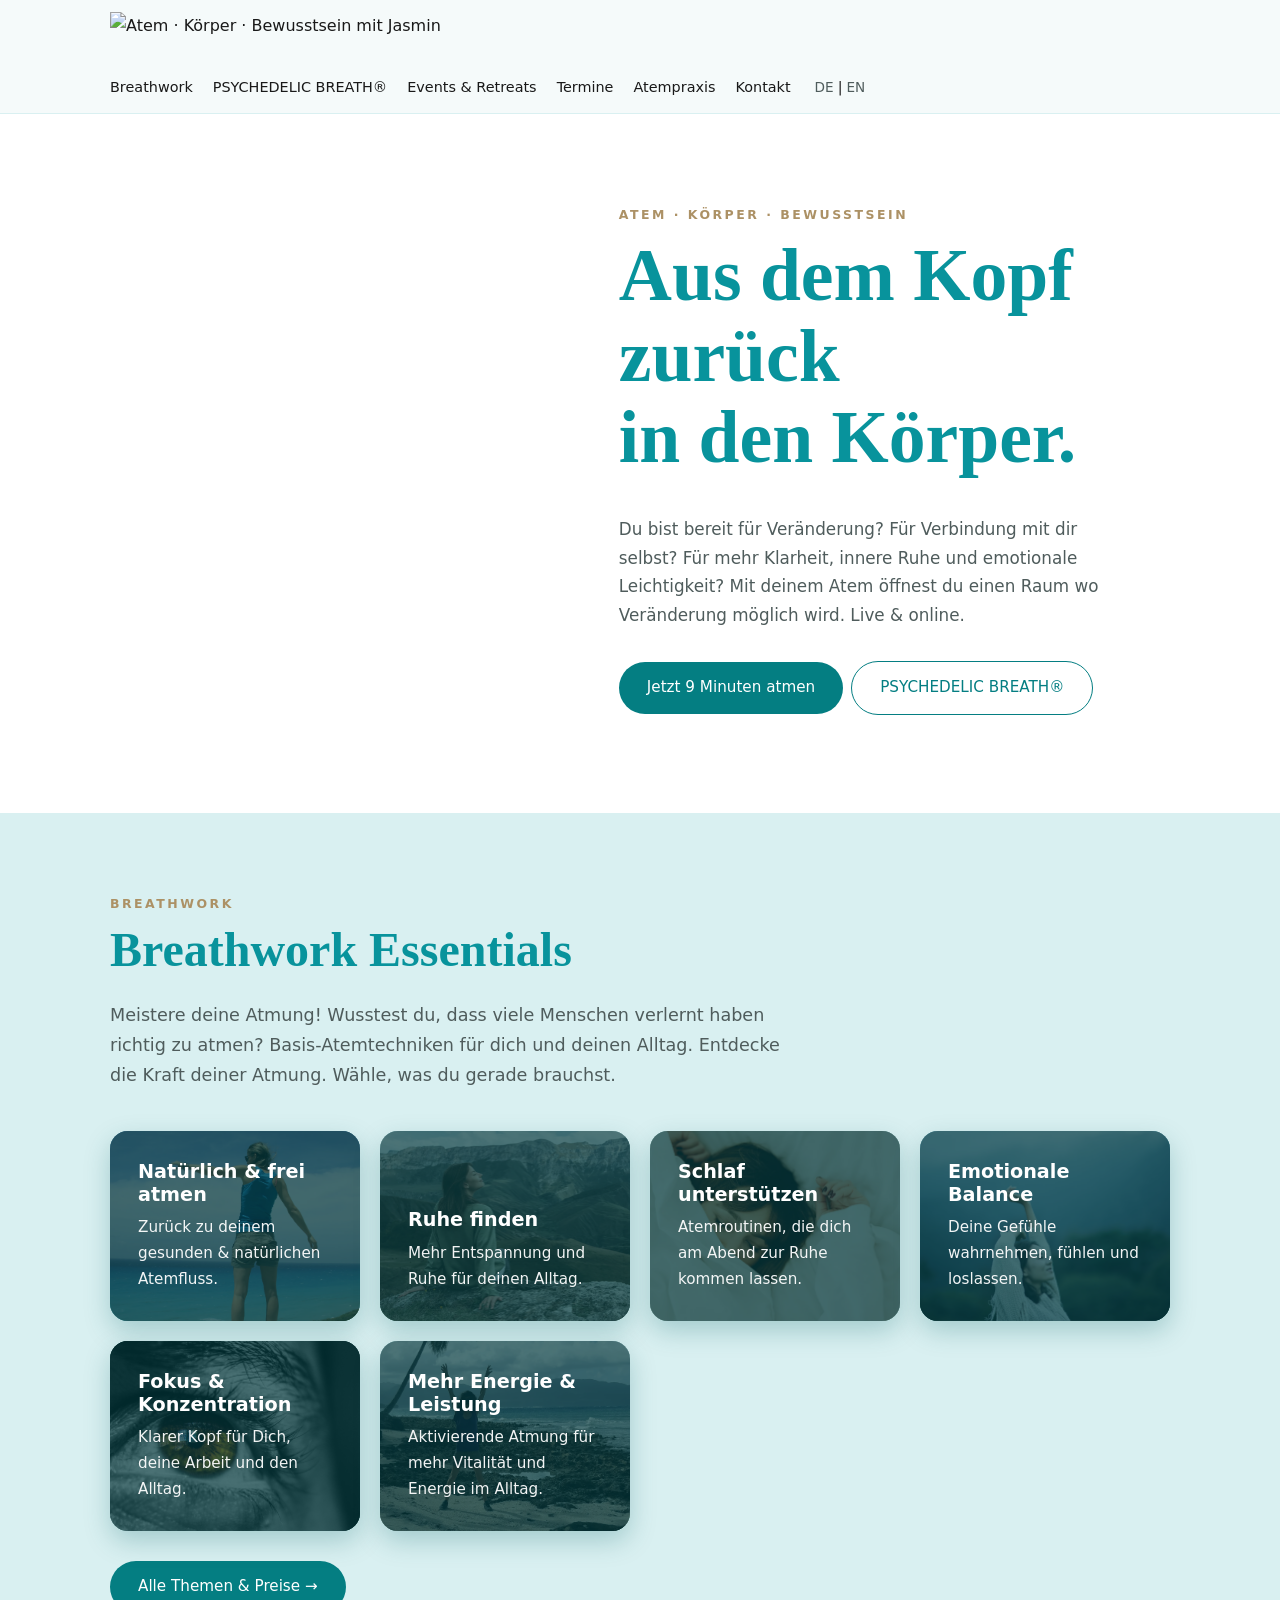
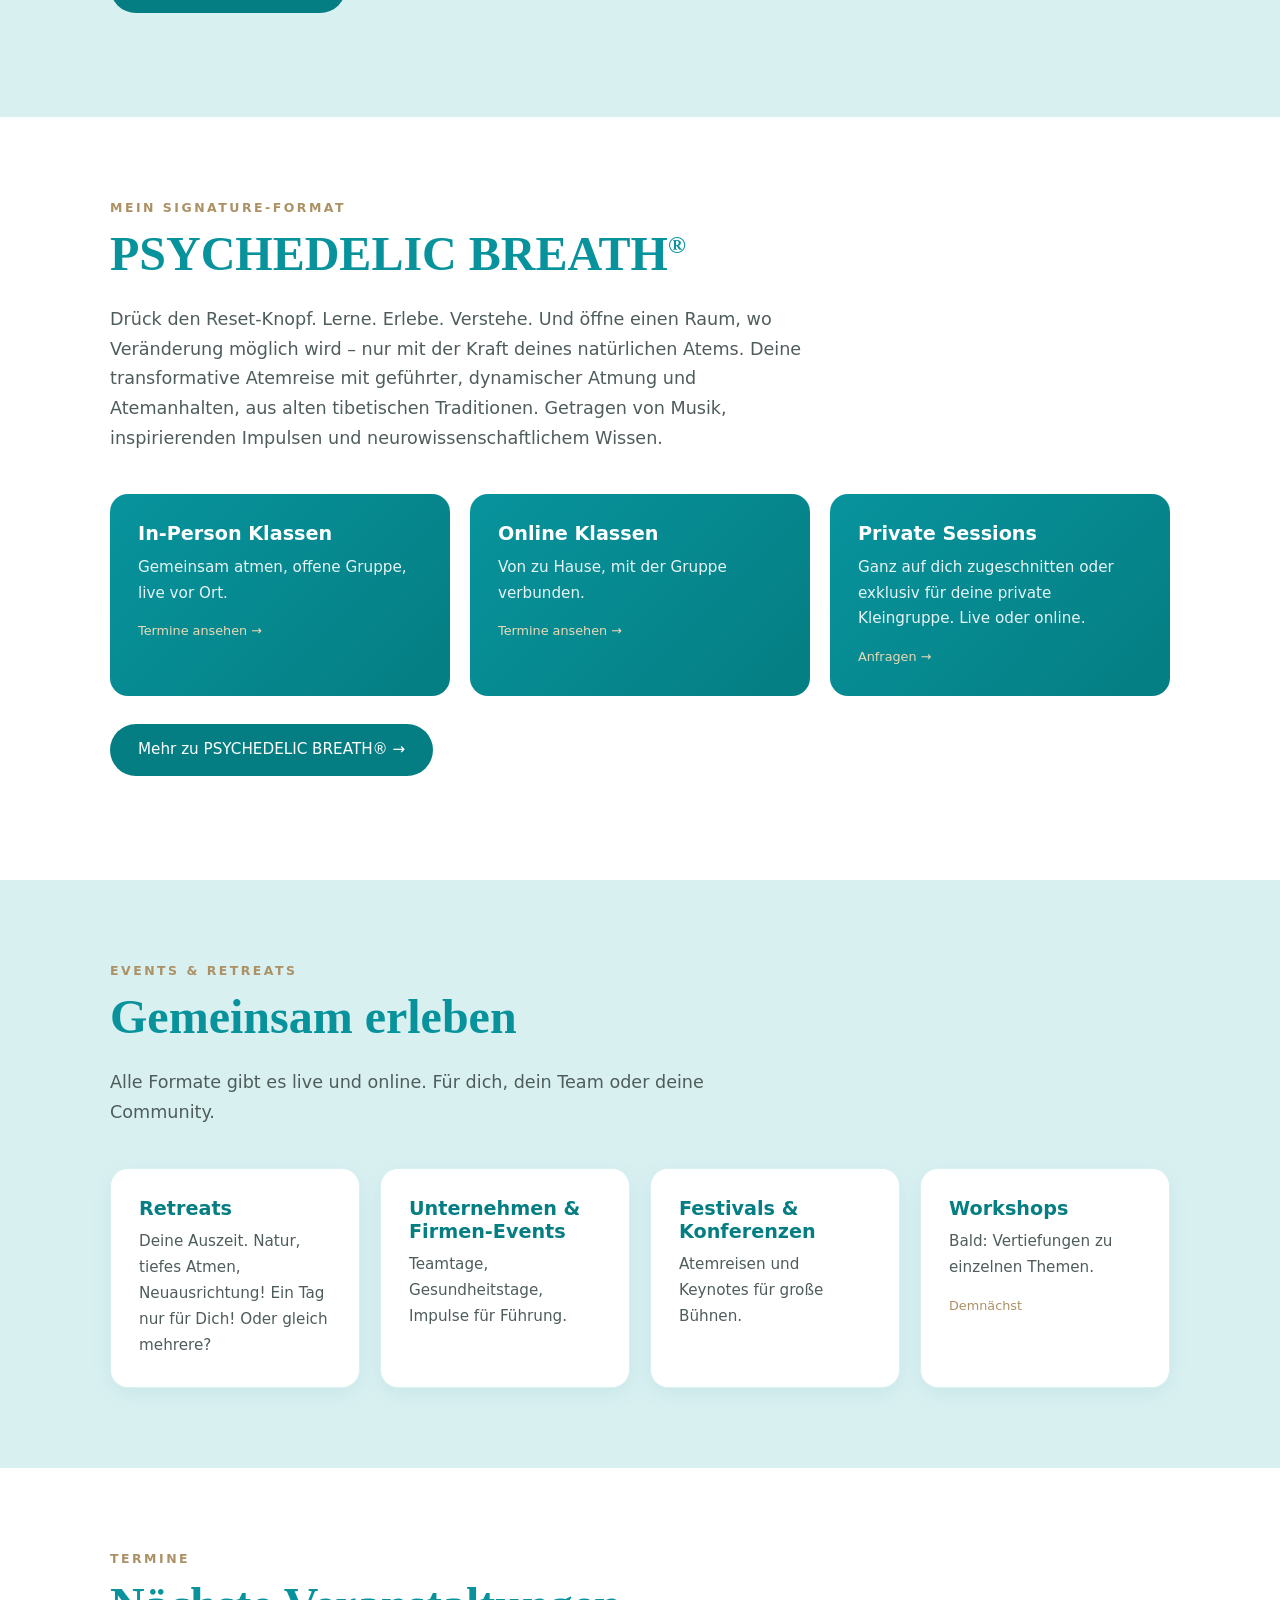
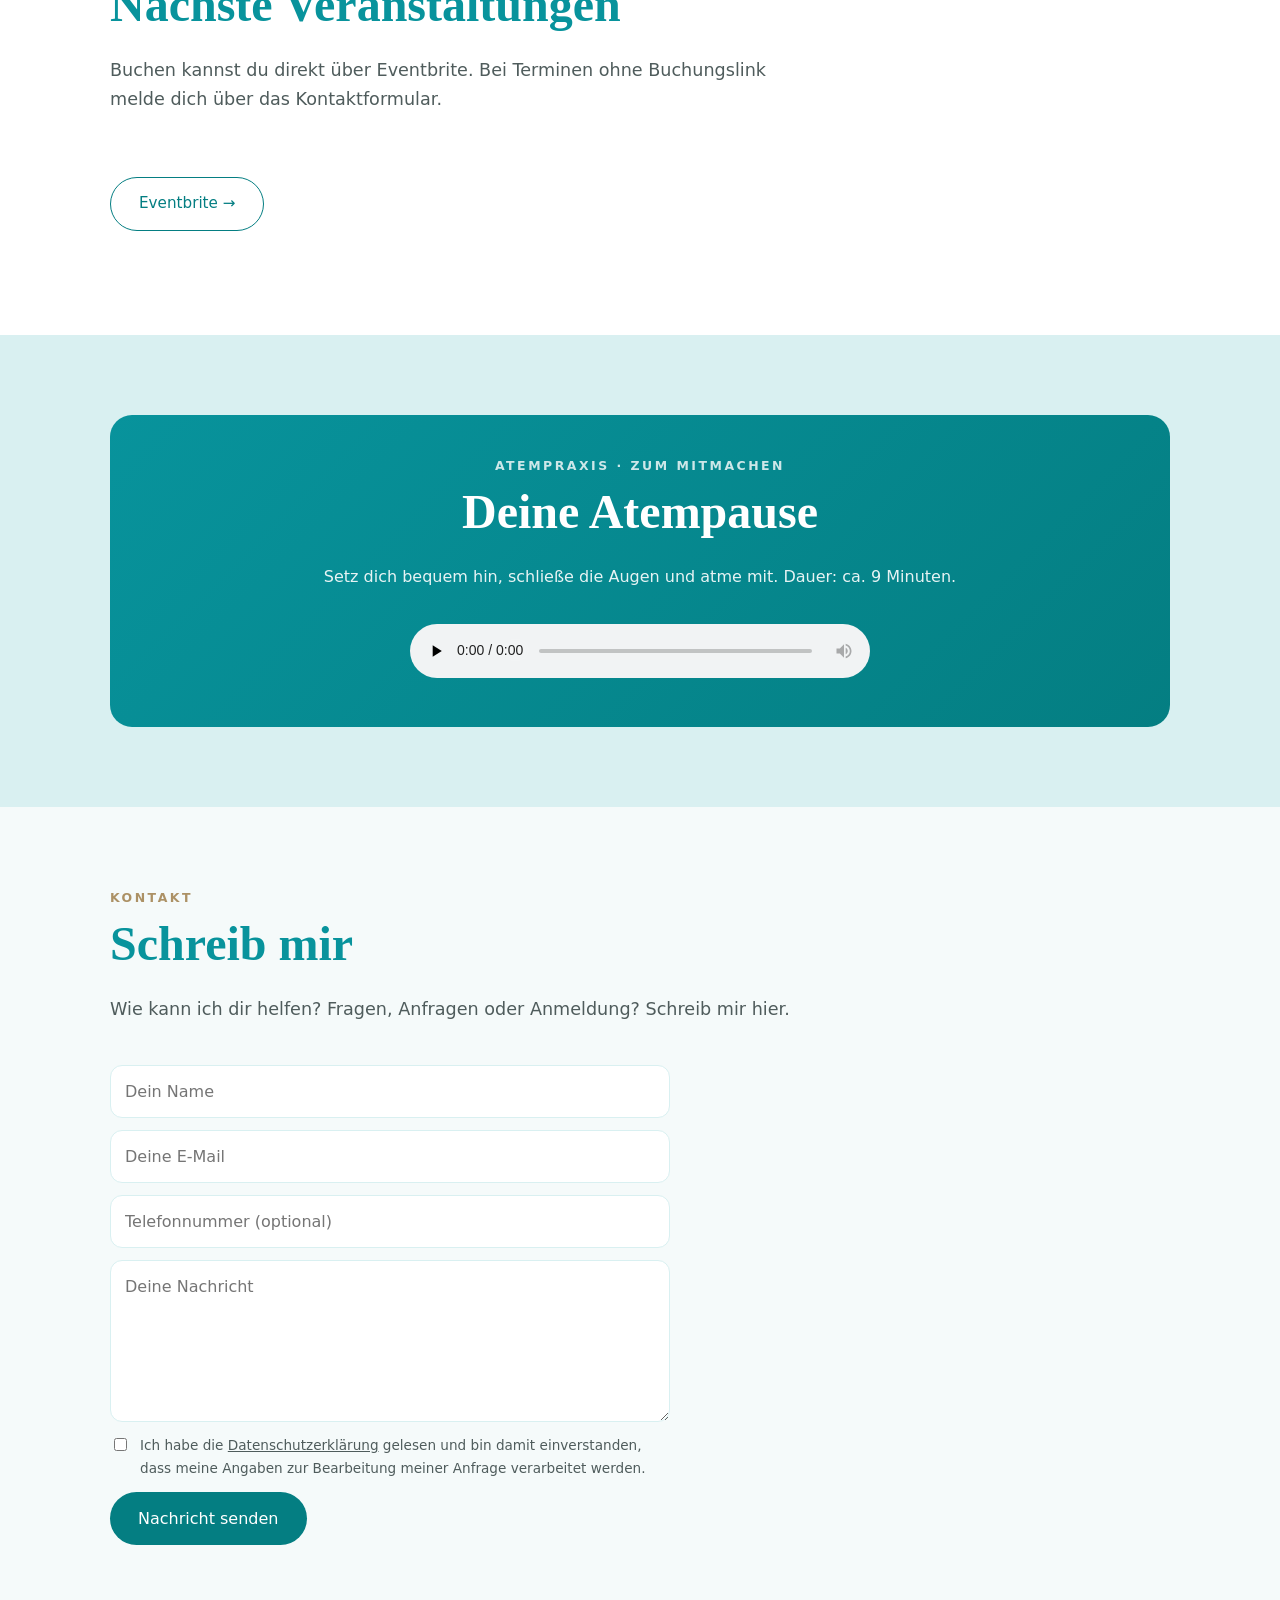
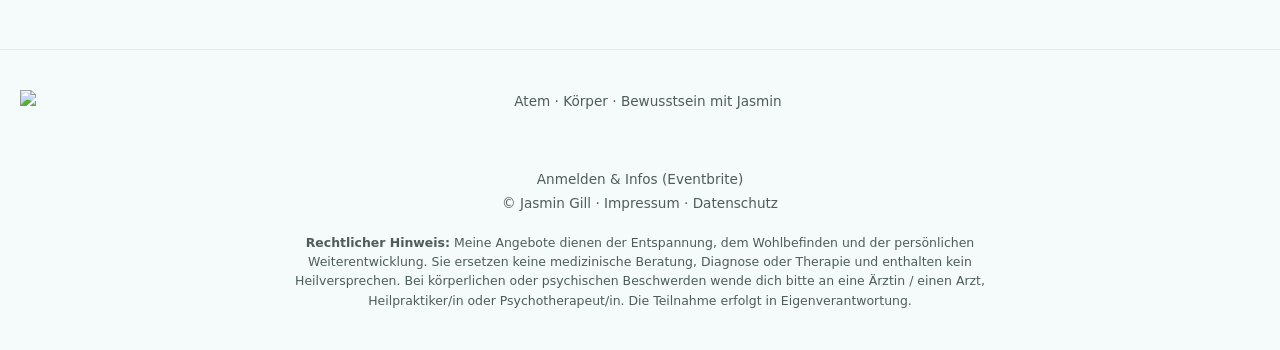
==== index.html @ ef228e29 "Add files via upload" ====
<!DOCTYPE html>
<html lang="de">
<head>
<meta charset="utf-8">
<meta name="viewport" content="width=device-width, initial-scale=1, viewport-fit=cover">
<meta name="theme-color" content="#F5FAFA" media="(prefers-color-scheme: light)">
<meta name="theme-color" content="#035f63" media="(prefers-color-scheme: dark)">
<title>Jasmin Gill · Breathwork & PSYCHEDELIC BREATH®</title>
<link rel="stylesheet" href="style.css">
</head>
<body>
<header><nav>
  <a href="#top"><img class="logo-img" src="images/logo.svg" alt="Atem · Körper · Bewusstsein mit Jasmin"></a>
  <ul>
    <li><a href="breathwork-essentials.html" data-i="n1">Breathwork</a></li>
    <li><a href="psychedelic-breath.html">PSYCHEDELIC BREATH®</a></li>
    <li><a href="#events" data-i="n3">Events & Retreats</a></li>
    <li><a href="#termine" data-i="n6">Termine</a></li>
    <li><a href="#atempraxis" data-i="n4">Atempraxis</a></li>
    <li><a href="#kontakt" data-i="n5">Kontakt</a></li>
    <li class="langs"><button data-l="de">DE</button>|<button data-l="en">EN</button></li>
  </ul>
</nav></header>

<div class="herowrap" id="top"><div class="hero"><div>
  <div class="eyebrow" data-i="h0">Atem · Körper · Bewusstsein</div>
  <h1 data-i="h1">Aus dem Kopf zurück<br>in den Körper.</h1>
  <p data-i="h2">Du bist bereit für Veränderung? Für Verbindung mit dir selbst? Für mehr Klarheit, innere Ruhe und emotionale Leichtigkeit? Mit deinem Atem öffnest du einen Raum wo Veränderung möglich wird. Live &amp; online.</p>
  <a class="btn" href="#atempraxis" data-i="h3">Jetzt 9 Minuten atmen</a><a class="btn alt" href="#pb">PSYCHEDELIC BREATH®</a>
</div></div></div>

<div class="band" id="breathwork"><section>
  <div class="eyebrow">Breathwork</div>
  <h2 data-i="b1">Breathwork Essentials</h2>
  <p class="lead" data-i="b2">Meistere deine Atmung! Wusstest du, dass viele Menschen verlernt haben richtig zu atmen? Basis-Atemtechniken für dich und deinen Alltag. Entdecke die Kraft deiner Atmung. Wähle, was du gerade brauchst.</p>
  <div class="grid">
    <a class="card light photo" href="breathwork-essentials.html#natuerlich"><img src="images/essentials/natuerlich.webp" alt="" loading="lazy" decoding="async" width="1400" height="994" style="--op:60% 35%"><h3 data-i="c1t">Natürlich &amp; frei atmen</h3><p data-i="c1p">Zurück zu deinem gesunden &amp; natürlichen Atemfluss.</p></a>
    <a class="card light photo" href="breathwork-essentials.html#ruhe"><img src="images/essentials/ruhe.webp" alt="" loading="lazy" decoding="async" width="1253" height="759" style="--op:40% 40%"><h3 data-i="c2t">Ruhe finden</h3><p data-i="c2p">Mehr Entspannung und Ruhe für deinen Alltag.</p></a>
    <a class="card light photo" href="breathwork-essentials.html#schlaf"><img src="images/essentials/schlaf.webp" alt="" loading="lazy" decoding="async" width="1366" height="768" style="--op:45% 50%"><h3 data-i="c3t">Schlaf unterstützen</h3><p data-i="c3p">Atemroutinen, die dich am Abend zur Ruhe kommen lassen.</p></a>
    <a class="card light photo" href="breathwork-essentials.html#emotional"><img src="images/essentials/emotional.webp" alt="" loading="lazy" decoding="async" width="1366" height="768" style="--op:50% 40%"><h3 data-i="c4t">Emotionale Balance</h3><p data-i="c4p">Deine Gefühle wahrnehmen, fühlen und loslassen.</p></a>
    <a class="card light photo" href="breathwork-essentials.html#fokus"><img src="images/essentials/fokus.webp" alt="" loading="lazy" decoding="async" width="1302" height="768" style="--op:35% 50%"><h3 data-i="c5t">Fokus &amp; Konzentration</h3><p data-i="c5p">Klarer Kopf für Dich, deine Arbeit und den Alltag.</p></a>
    <a class="card light photo" href="breathwork-essentials.html#energie"><img src="images/essentials/energie.webp" alt="" loading="lazy" decoding="async" width="1400" height="993" style="--op:35% 30%"><h3 data-i="c6t">Mehr Energie &amp; Leistung</h3><p data-i="c6p">Aktivierende Atmung für mehr Vitalität und Energie im Alltag.</p></a>
  </div>
  <p style="margin-top:30px"><a class="btn" href="breathwork-essentials.html" data-i="bwb">Alle Themen &amp; Preise →</a></p>
</section></div>

<div class="white" id="pb"><section>
  <div class="eyebrow" data-i="p0">Mein Signature-Format</div>
  <h2>PSYCHEDELIC BREATH<sup style="font-size:.5em">®</sup></h2>
  <p class="lead" data-i="p1">Drück den Reset-Knopf. Lerne. Erlebe. Verstehe. Und öffne einen Raum, wo Veränderung möglich wird – nur mit der Kraft deines natürlichen Atems. Deine transformative Atemreise mit geführter, dynamischer Atmung und Atemanhalten, aus alten tibetischen Traditionen. Getragen von Musik, inspirierenden Impulsen und neurowissenschaftlichem Wissen.</p>
  <div class="grid">
    <a class="card" href="psychedelic-breath.html"><h3 data-i="p2t">In-Person Klassen</h3><p data-i="p2p">Gemeinsam atmen, offene Gruppe, live vor Ort.</p><small data-i="p2s">Termine ansehen →</small></a>
    <a class="card" href="psychedelic-breath.html"><h3 data-i="p3t">Online Klassen</h3><p data-i="p3p">Von zu Hause, mit der Gruppe verbunden.</p><small data-i="p3s">Termine ansehen →</small></a>
    <a class="card" href="psychedelic-breath.html"><h3 data-i="p4t">Private Sessions</h3><p data-i="p4p">Ganz auf dich zugeschnitten oder exklusiv für deine private Kleingruppe. Live oder online.</p><small data-i="p4s">Anfragen →</small></a>
  </div>
<p style="margin-top:28px"><a class="btn" href="psychedelic-breath.html" data-i="pm">Mehr zu PSYCHEDELIC BREATH® →</a></p>
</section></div>

<div class="band" id="events"><section>
  <div class="eyebrow" data-i="e0">Events & Retreats</div>
  <h2 data-i="e1">Gemeinsam erleben</h2>
  <p class="lead" data-i="e2">Alle Formate gibt es live und online. Für dich, dein Team oder deine Community.</p>
  <div class="grid">
    <a class="card light" href="#"><h3>Retreats</h3><p data-i="e3">Deine Auszeit. Natur, tiefes Atmen, Neuausrichtung! Ein Tag nur für Dich! Oder gleich mehrere?</p></a>
    <a class="card light" href="#"><h3 data-i="e4t">Unternehmen &amp; Firmen-Events</h3><p data-i="e4p">Teamtage, Gesundheitstage, Impulse für Führung.</p></a>
    <a class="card light" href="#"><h3 data-i="e5t">Festivals &amp; Konferenzen</h3><p data-i="e5p">Atemreisen und Keynotes für große Bühnen.</p></a>
    <a class="card light" href="#"><h3>Workshops</h3><p data-i="e6p">Bald: Vertiefungen zu einzelnen Themen.</p><small data-i="e6s">Demnächst</small></a>
  </div>
</section></div>

<div class="white" id="termine"><section>
  <div class="eyebrow" data-i="t0">Termine</div>
  <h2 data-i="t1">Nächste Veranstaltungen</h2>
  <p class="lead" data-i="t2">Buchen kannst du direkt über Eventbrite. Bei Terminen ohne Buchungslink melde dich über das Kontaktformular.</p>
  <div class="termine" id="termine-list"></div>
  <p style="margin-top:22px"><a class="btn alt" href="https://jasmingill.eventbrite.com" target="_blank" rel="noopener">Eventbrite →</a></p>
</section></div>

<div class="band" id="atempraxis"><section>
  <div class="player">
    <div class="eyebrow" style="color:#fff;opacity:.8" data-i="a0">Atempraxis · Zum Mitmachen</div>
    <h2 data-i="a1">Deine Atempause</h2>
    <p data-i="a2">Setz dich bequem hin, schließe die Augen und atme mit. Dauer: ca. 9 Minuten.</p>
    <!-- Datei atempause.mp3 ins Repository hochladen -->
    <audio id="au" controls controlsList="nodownload noplaybackrate" oncontextmenu="return false" preload="none" src="atempause.mp3"></audio>
  </div>
</section></div>

<section id="kontakt">
  <div class="eyebrow" data-i="k0">Kontakt</div>
  <h2 data-i="k0b">Schreib mir</h2>
  <p class="lead" data-i="k1">Wie kann ich dir helfen? Fragen, Anfragen oder Anmeldung? Schreib mir hier.</p>
  <form class="kontakt" action="https://formspree.io/f/mwlpdydz" method="POST">
    <input type="hidden" name="_subject" value="Anfrage über die Webseite">
    <input type="text" name="_gotcha" tabindex="-1" autocomplete="off" style="display:none">
    <input name="name" required data-ph="Dein Name" data-ph-en="Your name" placeholder="Dein Name">
    <input name="email" type="email" required data-ph="Deine E-Mail" data-ph-en="Your email" placeholder="Deine E-Mail">
    <input name="phone" type="tel" data-ph="Telefonnummer (optional)" data-ph-en="Phone number (optional)" placeholder="Telefonnummer (optional)">
    <textarea id="msg" name="message" rows="5" required data-ph="Deine Nachricht" data-ph-en="Your message" placeholder="Deine Nachricht"></textarea>
    <label class="consent"><input type="checkbox" name="consent" required><span data-i="k5">Ich habe die <a href="datenschutz.html">Datenschutzerklärung</a> gelesen und bin damit einverstanden, dass meine Angaben zur Bearbeitung meiner Anfrage verarbeitet werden.</span></label>
    <button class="btn" type="submit" data-i="k4">Nachricht senden</button>
    <p id="fmsg" class="fmsg" role="status"></p>
  </form>
</section>

<!-- SPÄTER (derzeit ausgeblendet): Für dich – Privatpersonen · Unternehmen · Pferdewelt · Partner -->

<footer>
  <img class="logo-img" src="images/logo.svg" alt="Atem · Körper · Bewusstsein mit Jasmin">
  <a href="https://jasmingill.eventbrite.com" data-i="f1">Anmelden &amp; Infos (Eventbrite)</a><br>
  © Jasmin Gill · <a href="impressum.html" data-i="fi">Impressum</a> · <a href="datenschutz.html" data-i="fd">Datenschutz</a>
  <p class="disclaimer" data-i="dis"><strong>Rechtlicher Hinweis:</strong> Meine Angebote dienen der Entspannung, dem Wohlbefinden und der persönlichen Weiterentwicklung. Sie ersetzen keine medizinische Beratung, Diagnose oder Therapie und enthalten kein Heilversprechen. Bei körperlichen oder psychischen Beschwerden wende dich bitte an eine Ärztin / einen Arzt, Heilpraktiker/in oder Psychotherapeut/in. Die Teilnahme erfolgt in Eigenverantwortung.</p>
</footer>

<script>
window.EN={
n1:"Breathwork",n3:"Events & Retreats",n4:"Breath practice",n5:"Contact",
h0:"Breath · Body · Awareness",h1:"Out of your head,<br>back into your body.",
h2:"Are you ready for change? For connecting with yourself? For more clarity, inner calm and emotional lightness? With your breath you open a space where change becomes possible. Live &amp; online.",
h3:"Breathe for 9 minutes now",
b1:"Breathwork Essentials",b2:"Master your breathing! Did you know that many people have unlearned how to breathe properly? Foundational breathing techniques for you and your everyday life. Discover the power of your breath. Choose what you need right now.",
c1t:"Natural &amp; free breathing",c1p:"Back to your healthy, natural flow of breath.",
c2t:"Finding calm",c2p:"Find relaxation and bring more calm into your day.",
c3t:"Support your sleep",c3p:"Breathing routines that help you wind down in the evening.",
c4t:"Emotional balance",c4p:"Notice, feel and let go of your emotions.",
c5t:"Focus &amp; concentration",c5p:"A clear mind for you, your work and daily life.",
c6t:"More energy &amp; performance",c6p:"Activating breathwork for more vitality and energy in everyday life.",
p0:"My signature format",
p1:"Hit the reset button. Learn. Experience. Understand. And open a space where change becomes possible – with nothing but the power of your natural breath. Your transformative breath journey with guided, dynamic breathing and breath holds, from ancient Tibetan traditions. Carried by music, inspiring impulses and neuroscientific knowledge.",
p2t:"In-person classes",p2p:"Breathe together, open group, live on site.",p2s:"See dates →",
p3t:"Online classes",p3p:"From home, connected to the group.",p3s:"See dates →",
p4t:"Private sessions",p4p:"Tailored to you, or exclusively for your private small group. Live or online.",p4s:"Enquire →",
e0:"Events & Retreats",e1:"Experience it together",e2:"All formats are available live and online. For you, your team or your community.",
e3:"Your time out. Nature, deep breathing, realignment! A day just for you? Or several?",
e4t:"Companies &amp; corporate events",e4p:"Team days, health days, impulses for leadership.",
e5t:"Festivals &amp; conferences",e5p:"Breath journeys and keynotes for big stages.",
e6p:"Coming soon: deep dives into individual topics.",e6s:"Coming soon",
a0:"Breath practice · Join in",a1:"Your breathing break",a2:"Sit comfortably, close your eyes and breathe along. Duration: about 9 minutes.",
l0:"Later: <strong>For you</strong> – Individuals · Companies · The horse world · Partners",
f1:"Sign up &amp; info (Eventbrite)",f2:"Legal notice · Privacy",
k0b:"Write to me",n6:"Dates",t0:"Dates",t1:"Upcoming events",t2:"Book directly via Eventbrite. For dates without a booking link, please get in touch via the contact form.",
k0:"Contact",k1:"How can I help you? Questions, enquiries or registration? Write to me here.",k4:"Send message",pm:"More about PSYCHEDELIC BREATH® →",dis:"<strong>Legal notice:</strong> My offers are intended for relaxation, well-being and personal development. They are not a substitute for medical advice, diagnosis or therapy and contain no promise of healing. If you have physical or mental health concerns, please always consult a doctor, alternative practitioner or psychotherapist. Participation is at your own responsibility.",fi:"Legal notice",fd:"Privacy policy",k5:"I have read the <a href=\"datenschutz.html\">privacy policy</a> and agree that my details may be processed to handle my enquiry.",kb:"Body &amp; awareness work",w00:"Experience",w0:"Your space of possibilities",x00:"Please note",x10:"If one of these health conditions applies to you, I kindly ask you not to take part. If you are unsure, please talk to me beforehand and also consult your doctor.",gt1:"Open group",gt2:"Private group · 3–6 people",gt3:"1:1",g1d:"Fixed dates, various locations, open group size",g1db:"Fixed dates, various locations, open group size, approx. 45–60 min.",g2d:"Introductory call included · flexible dates · location by arrangement · individual focus",pl:"In person",po:"Online",pp:"per person",pn:"All prices in euros. As a small business under § 19 UStG, no VAT is charged.",bwph:"Breathwork Essentials – formats &amp; prices",pbph:"PSYCHEDELIC BREATH® – formats &amp; prices",ptm:"See upcoming dates →",bwb:"All themes &amp; prices →"};
</script>
<script src="termine.js"></script>
<script src="app.js"></script>
<script src="menu.js"></script>
</body>
</html>
---- style.css ----
@font-face{font-family:Quicksand;src:url(fonts/quicksand-var.woff) format("woff");font-weight:300 700;font-style:normal;font-display:swap}
@font-face{font-family:'Cormorant Garamond';src:url(fonts/cormorant-var.woff) format("woff");font-weight:300 700;font-style:normal;font-display:swap}
/* === FARBEN & SCHRIFTEN HIER ANPASSEN === */
:root{
  --bg:#F5FAFA; --card:#FFFFFF; --text:#191919; --muted:#4F5C5C;
  --main:#02b8c4; --primary:#047e82; --second:#08939c; --accent:#ac9165; --soft:#D9F0F1; --bar:#F5FAFA;
  --f-head:'Cormorant Garamond',Georgia,serif; --f-body:Quicksand,system-ui,sans-serif; --f-script:'Herr Von Muellerhoff','Brush Script MT',cursive;
  box-sizing:border-box; padding-top:env(safe-area-inset-top,0px); padding-bottom:env(safe-area-inset-bottom,0px);
}
html{scroll-behavior:smooth;scroll-padding-top:80px}
*{box-sizing:border-box}
body{margin:0;background:var(--bg);color:var(--text);font-family:var(--f-body);line-height:1.7}
h1,h2{font-family:var(--f-head);font-weight:600;color:var(--second);line-height:1.1;margin:0 0 .5em}
h3{font-family:var(--f-body);font-weight:600;line-height:1.2;margin:0 0 .5em}
h1{font-size:clamp(2.6rem,7vw,4.6rem)} h2{font-size:clamp(2rem,4.5vw,3rem)} h3{font-size:1.2rem}
a{color:inherit;text-decoration:none}
header{position:sticky;top:env(safe-area-inset-top,0px);z-index:9;background:var(--bar);border-bottom:1px solid var(--soft)}
nav{max-width:1100px;margin:auto;padding:12px 20px;display:flex;justify-content:space-between;align-items:center;gap:16px;flex-wrap:wrap}
/* LOGO-PLATZHALTER: später durch <img src="logo.svg" alt="Jasmin Gill"> ersetzen */
.lockup{display:flex;flex-direction:column;align-items:flex-start;line-height:1}
.lockup b{font-size:.62rem;font-weight:600;letter-spacing:.22em;color:var(--second)}
.lockup i{font-family:var(--f-script);font-style:normal;font-size:2.4rem;color:var(--accent);margin-top:0}
nav ul{display:flex;gap:20px;list-style:none;margin:0;padding:0;font-size:.9rem;flex-wrap:wrap;align-items:center}
nav ul a:hover{color:var(--accent)}
.langs button{background:none;border:0;font:inherit;font-size:.85rem;color:var(--muted);cursor:pointer;padding:2px 4px}
.langs button.on{color:var(--primary);font-weight:700;text-decoration:underline}
section{max-width:1100px;margin:auto;padding:80px 20px}
.herowrap{background:#fff url(images/hero.jpg) left center/cover no-repeat}
.hero{max-width:1100px;margin:auto;padding:90px 20px;min-height:540px;display:flex;justify-content:flex-end;align-items:center}
.hero>div{width:52%}
.hero h1{color:#08939c}.hero p{color:#4F5C5C;max-width:500px;margin:0 0 32px;font-size:1.05rem}
@media(max-width:760px){.herowrap{background-size:auto 330px;background-position:left top}.hero{display:block;padding-top:360px;min-height:0}.hero>div{width:100%}}
.btn{display:inline-block;background:var(--primary);color:#fff;padding:13px 28px;border-radius:40px;font-weight:500;font-size:.95rem;margin:0 8px 8px 0}
.btn.alt{background:none;border:1px solid var(--primary);color:var(--primary)}
.eyebrow{text-transform:uppercase;letter-spacing:.2em;font-size:.78rem;font-weight:600;color:var(--accent);margin-bottom:10px}
.grid{display:grid;gap:20px;grid-template-columns:repeat(auto-fit,minmax(240px,1fr))}
.card{background:linear-gradient(135deg,#08939c,#047e82);color:#fff;border-radius:18px;padding:28px}
.card h3{color:#fff}
.card p{color:rgba(255,255,255,.9);margin:0;font-size:.95rem}
.card small{display:block;margin-top:14px;color:#EAD9B5;font-size:.8rem}
.band{background:var(--soft)}
.white{background:var(--card)}
.card.light{background:var(--card);color:var(--text);border:1px solid var(--soft);box-shadow:0 6px 20px rgba(4,126,130,.08)}
.card.light h3{color:var(--primary)}.card.light p{color:var(--muted)}.card.light small{color:var(--accent)}
.lead{font-family:var(--f-body);font-size:1.1rem;max-width:700px;color:var(--muted);margin-bottom:40px}
.player{background:linear-gradient(135deg,#08939c,#047e82);color:#fff;border-radius:22px;padding:40px;text-align:center}
.player h2{color:#fff}.player p{opacity:.9}
.player audio{width:100%;max-width:460px;margin-top:18px}
.later{border:1px dashed var(--muted);border-radius:18px;padding:24px;text-align:center;color:var(--muted);font-size:.95rem}
footer{background:var(--bar);text-align:center;padding:40px 20px;color:var(--muted);font-size:.85rem;border-top:1px solid var(--soft)}
footer .lockup{align-items:center;margin-bottom:14px}

.logo-img{height:46px;width:auto;display:block}
footer .logo-img{height:64px;margin:0 auto 14px}
.termine{display:grid;gap:14px}
.termin{display:flex;gap:18px;align-items:center;justify-content:space-between;flex-wrap:wrap;background:var(--card);border:1px solid var(--soft);border-radius:16px;padding:18px 22px}
.termin .d{font-weight:700;color:var(--primary);min-width:150px}.termin .d small{font-weight:400;color:var(--muted)}
.termin .t{flex:1;min-width:200px}.termin .t small{color:var(--muted);display:block}
.tag{display:inline-block;font-size:.7rem;letter-spacing:.08em;text-transform:uppercase;border:1px solid var(--accent);color:var(--accent);border-radius:20px;padding:1px 10px;margin-left:8px}
.btn.sm{padding:9px 20px;font-size:.85rem;margin:0}
.empty{color:var(--muted)}
form.kontakt{display:grid;gap:12px;max-width:560px}
form.kontakt input,form.kontakt textarea{font:inherit;padding:12px 14px;border:1px solid var(--soft);border-radius:12px;background:var(--card);color:var(--text)}
form.kontakt button{border:0;cursor:pointer;justify-self:start;font:inherit;font-weight:500}
.pagehead{background:linear-gradient(135deg,#08939c,#047e82);color:#fff;text-align:center;padding:90px 20px}
.pagehead h1{color:#fff;margin-bottom:.3em}.pagehead p{max-width:640px;margin:0 auto;font-size:1.1rem;opacity:.95}
.pagehead .eyebrow{color:#EAD9B5}
.quote{font-family:var(--f-head);font-size:1.7rem;color:var(--second);max-width:760px;line-height:1.35;margin:0 0 28px}
.prose{max-width:760px}.prose p{font-size:1.05rem;margin:0 0 1em}
.checks{list-style:none;padding:0;margin:0;display:grid;gap:14px;grid-template-columns:repeat(auto-fit,minmax(280px,1fr))}
.checks li{background:var(--card);border:1px solid var(--soft);border-radius:14px;padding:16px 18px 16px 50px;position:relative}
.checks li:before{content:"";position:absolute;left:20px;top:24px;width:14px;height:14px;border-radius:50%;background:var(--main)}
.note{border-left:4px solid var(--accent);background:var(--card);padding:18px 22px;border-radius:0 14px 14px 0;margin-top:30px;max-width:760px}

form.kontakt .consent{display:flex;gap:10px;align-items:flex-start;font-size:.85rem;color:var(--muted)}
form.kontakt .consent input{margin-top:4px;flex:none}
form.kontakt .consent a{text-decoration:underline}
.contra{background:var(--card);border:1px solid var(--accent);border-radius:18px;padding:30px;max-width:760px}
.contra ul{margin:14px 0;padding-left:20px}.contra li{padding:3px 0}
.disclaimer{max-width:760px;margin:18px auto 0;font-size:.78rem;line-height:1.55;color:var(--muted)}
.legal{max-width:760px}.legal h1{font-size:2.4rem}.legal h2{font-size:1.4rem;margin-top:1.8em}.legal h3{font-size:1.05rem;margin:1.2em 0 .3em;color:var(--text)}
.legal p,.legal li{font-size:.97rem}.legal mark{background:#fff3b0;color:#191919;padding:0 4px;border-radius:4px}

.pagehead{background:linear-gradient(rgba(4,100,105,.40),rgba(4,100,105,.60)),url(images/header-psychedelicbreath.webp) center top/cover no-repeat;min-height:480px;display:flex;flex-direction:column;justify-content:flex-end;align-items:center;padding:80px 20px 56px}
.pagehead h1,.pagehead p{text-shadow:0 2px 16px rgba(0,0,0,.45)}
.checks li{padding:16px 20px}.checks li:before{display:none}
.contra-card{background:#08939c;color:#fff;border-radius:18px;padding:30px 36px;display:grid;grid-template-columns:1fr 1fr;gap:0 40px;max-width:820px}
.contra-card ul{margin:0;padding-left:20px}.contra-card li{padding:5px 0}
.contra-note{max-width:760px;margin-top:26px;color:var(--muted)}
@media(max-width:700px){.contra-card{grid-template-columns:1fr;padding:24px}}
.fmsg{margin:4px 0 0;font-size:.95rem}.fmsg.ok{color:var(--primary)}.fmsg.err{color:#b3261e}

.quote{color:var(--accent)}
.prose p.quote{font-size:1.7rem;line-height:1.35;margin:8px 0 26px}

.pagehead.plain{background:linear-gradient(135deg,#08939c,#047e82);min-height:340px;justify-content:center}
.chiplabel{font-weight:600;margin:30px 0 10px!important;color:var(--muted)}
.chips{display:flex;flex-wrap:wrap}
.chips a{display:inline-block;padding:8px 18px;border:1px solid var(--primary);border-radius:30px;color:var(--primary);font-size:.92rem;margin:0 8px 10px 0;transition:background .2s,color .2s}
.chips a:hover{background:var(--primary);color:#fff}
.dauer{margin:0 0 22px;font-weight:600;color:var(--primary)}
.session .sub{font-family:var(--f-head);font-size:1.6rem;line-height:1.3;color:var(--primary);margin:0 0 1.1em!important}
.minilabel{font-weight:700;margin:1.5em 0 .4em!important}
.dolist{margin:0 0 1.5em;padding-left:1.2em}.dolist li{padding:4px 0}.dolist li::marker{color:var(--main)}
.fordich{background:var(--card);border-left:4px solid var(--accent);border-radius:0 14px 14px 0;padding:18px 22px;max-width:700px}
.hinweis{font-size:.88rem!important;color:var(--muted);margin-top:2em!important}

.band .dauer{color:#036569}
.band .chips a{color:#036569;border-color:#036569}.band .chips a:hover{background:#036569;color:#fff}

@media (prefers-color-scheme:dark){
:root{--bg:#0F1616;--card:#111818;--text:#EAF2F2;--muted:#B9CFCF;--primary:#3CC6D2;--second:#fff;--accent:#ac9165;--soft:#047e82;--bar:#035f63}
.white h1,.white h2{color:#4fd6e0}
.btn{background:#02b8c4;color:#062a2c}
.band .btn.alt{color:#fff;border-color:#fff}
.white .card{background:linear-gradient(135deg,#047e82,#036d71)}
.band .card{background:#0d2022}
.player{background:linear-gradient(135deg,#0d2022,#07191b)}
.termin{background:#141c1d;border-color:#047e82}
.logo-img{filter:brightness(0) invert(1)}
form.kontakt input::placeholder,form.kontakt textarea::placeholder{color:rgba(255,255,255,.6)}
.band .eyebrow{color:#EAD9B5}
.band .sub{color:#EAD9B5}
.band .dauer,.band .dolist li{color:#fff}
.band .chips a{color:#fff;border-color:#fff}.band .chips a:hover{background:#fff;color:#035f63}
}

.pd{margin-bottom:12px!important}
.pr{display:flex;justify-content:space-between;gap:12px;border-top:1px solid rgba(255,255,255,.28);padding:9px 0;font-size:.97rem}
.pr b{font-weight:600}.pr b span{font-weight:400;font-size:.85em}
.card.light .pr{border-color:var(--soft)}.card.light .pr b{color:var(--primary)}
.card small.det{display:block;margin-top:12px;color:rgba(255,255,255,.88);font-size:.82rem;line-height:1.5}
.card.light small.det{color:var(--muted)}
.ph{margin:52px 0 18px;font-size:1.3rem;color:var(--primary)}
.pnote{margin:18px 0 0;font-size:.82rem;color:var(--muted)}
/* Off-Canvas-Menü */
.menu-btn{display:none;background:none;border:0;padding:8px;cursor:pointer;width:46px;height:46px;position:relative;z-index:40}
.menu-btn span{display:block;height:2px;background:var(--primary);margin:6px 7px;border-radius:2px;transition:transform .25s,opacity .25s}
.menu-backdrop{display:none}
@media(max-width:860px){
  nav{flex-wrap:nowrap}
  .menu-btn{display:block}
  nav ul{position:fixed;top:0;right:0;bottom:0;width:min(82vw,320px);flex-direction:column;flex-wrap:nowrap;align-items:flex-start;gap:0;padding:calc(76px + env(safe-area-inset-top,0px)) 28px 28px;background:var(--bg);box-shadow:-10px 0 30px rgba(0,0,0,.2);transform:translateX(105%);visibility:hidden;transition:transform .3s,visibility .3s;z-index:30;font-size:1.1rem;overflow-y:auto}
  nav ul li{width:100%;padding:12px 0;border-bottom:1px solid var(--soft)}
  nav ul li.langs{border:0;margin-top:8px}
  .menu-backdrop{display:block;position:fixed;inset:0;background:rgba(0,0,0,.4);opacity:0;pointer-events:none;transition:opacity .3s;z-index:25}
  body.menu-open{overflow:hidden}
  body.menu-open nav ul{transform:none;visibility:visible}
  body.menu-open .menu-backdrop{opacity:1;pointer-events:auto}
  body.menu-open .menu-btn span:nth-child(1){transform:translateY(8px) rotate(45deg)}
  body.menu-open .menu-btn span:nth-child(2){opacity:0}
  body.menu-open .menu-btn span:nth-child(3){transform:translateY(-8px) rotate(-45deg)}
}

/* Essentials-Kapitel */
.es-sec>.es{padding-top:64px;padding-bottom:64px}
.es{display:block}
.es-media{position:relative;border-radius:28px;overflow:hidden;background:#036569;box-shadow:0 22px 50px rgba(3,95,99,.28);color:#fff}
.es-media img{position:absolute;inset:0;width:100%;height:100%;object-fit:cover;object-position:var(--op,50% 50%);filter:saturate(.88)}
.es-media::after{content:"";position:absolute;inset:0;background:rgba(2,58,62,.76)}
.es-cap,.es-body{position:relative;z-index:2}
.es-cap{padding:44px 52px 0}
.es .es-cap h2{font-family:var(--f-head);font-weight:600;font-size:clamp(2rem,3.4vw,2.9rem);line-height:1.05;color:#fff;margin:0 0 6px}
.es-sub{font-family:var(--f-head);font-weight:500;font-size:1.8rem;line-height:1.2;margin:0;color:#EAD9B5}
.es-body{display:grid;grid-template-columns:minmax(0,1.15fr) minmax(0,1fr);gap:44px;padding:28px 52px 48px;align-items:start}
.es-body p{font-size:1.02rem;line-height:1.8;margin:0 0 1em;color:#fff}
.es-body .minilabel{color:#EAD9B5;margin:0 0 8px!important;font-size:1.02rem;line-height:1.8}
.es-list{list-style:none;padding:0;margin:0 0 1.4em;display:grid;grid-template-columns:1fr;gap:10px}
.es-list li{background:rgba(255,255,255,.92);border:1px solid rgba(255,255,255,.92);border-left:3px solid #ac9165;border-radius:12px;padding:6px 14px;font-size:.93rem;line-height:1.4;color:#047e82}
.es .fordich{max-width:none;background:rgba(255,255,255,.92);border-left:4px solid #ac9165;color:#047e82;padding:9px 18px;line-height:1.45;font-size:.95rem}
.es .fordich strong{color:#ac9165}
.chips.dark a{background:#047e82;border-color:#047e82;color:#fff}
.chips.dark a:hover{background:#036569;border-color:#036569;color:#fff}
@media(max-width:860px){
  .es-sec>.es{padding-top:40px;padding-bottom:44px}
  .es-media{border-radius:22px}
  .es-cap{padding:28px 22px 0}
  .es .es-cap h2{font-size:2rem;margin-bottom:4px}
  .es-sub{font-size:1.45rem}
  .es-media img{object-position:var(--opm,var(--op,50% 50%))}
  .es-body{grid-template-columns:1fr;gap:6px;padding:20px 22px 30px}
}

/* Nach-oben-Button */
.totop{position:fixed;right:max(16px,env(safe-area-inset-right,0px));bottom:max(18px,calc(env(safe-area-inset-bottom,0px) + 12px));width:48px;height:48px;border-radius:50%;border:0;background:#047e82;color:#fff;cursor:pointer;display:flex;align-items:center;justify-content:center;box-shadow:0 8px 22px rgba(3,95,99,.35);opacity:0;visibility:hidden;transform:translateY(12px);transition:opacity .25s,transform .25s,visibility .25s,background .2s;z-index:20}
.totop.show{opacity:1;visibility:visible;transform:none}
.totop:hover{background:#036569}.totop:focus-visible{outline:3px solid #EAD9B5;outline-offset:3px}
.totop svg{width:22px;height:22px}
body.menu-open .totop{opacity:0;visibility:hidden}
@media (prefers-color-scheme:dark){.totop{background:#02b8c4;color:#062a2c}.totop:hover{background:#3CC6D2}}
@media (prefers-reduced-motion:reduce){.totop{transition:none}}

/* Schlussüberschrift: Satzteile nie trennen, "Dein Erleben." immer gemeinsam in die zweite Zeile */
.nw{white-space:nowrap;display:inline-block}
[data-i=zc0] .nw{display:block}
@media(max-width:380px){[data-i=zc0]{font-size:1.75rem}}

/* Header-Bild Breathwork + Foto-Karten auf der Startseite */
.pagehead.plain.photo{background:linear-gradient(rgba(3,95,99,.64),rgba(3,95,99,.74)),url(images/header-breathwork.webp) 62% 30%/cover no-repeat;min-height:400px}
.card.light.photo{position:relative;overflow:hidden;border:0;color:#fff;min-height:190px;display:flex;flex-direction:column;justify-content:flex-end;background:#036569;box-shadow:0 10px 26px rgba(3,95,99,.25)}
.card.light.photo img{position:absolute;inset:0;width:100%;height:100%;object-fit:cover;object-position:var(--op,50% 50%);filter:saturate(.88);transition:transform .5s}
.card.light.photo::after{content:"";position:absolute;inset:0;background:rgba(2,58,62,.70)}
.card.light.photo h3,.card.light.photo p{position:relative;z-index:2}
.card.light.photo h3{color:#fff}.card.light.photo p{color:rgba(255,255,255,.94)}
.card.light.photo:hover img{transform:scale(1.05)}
@media (prefers-reduced-motion:reduce){.card.light.photo img{transition:none}}
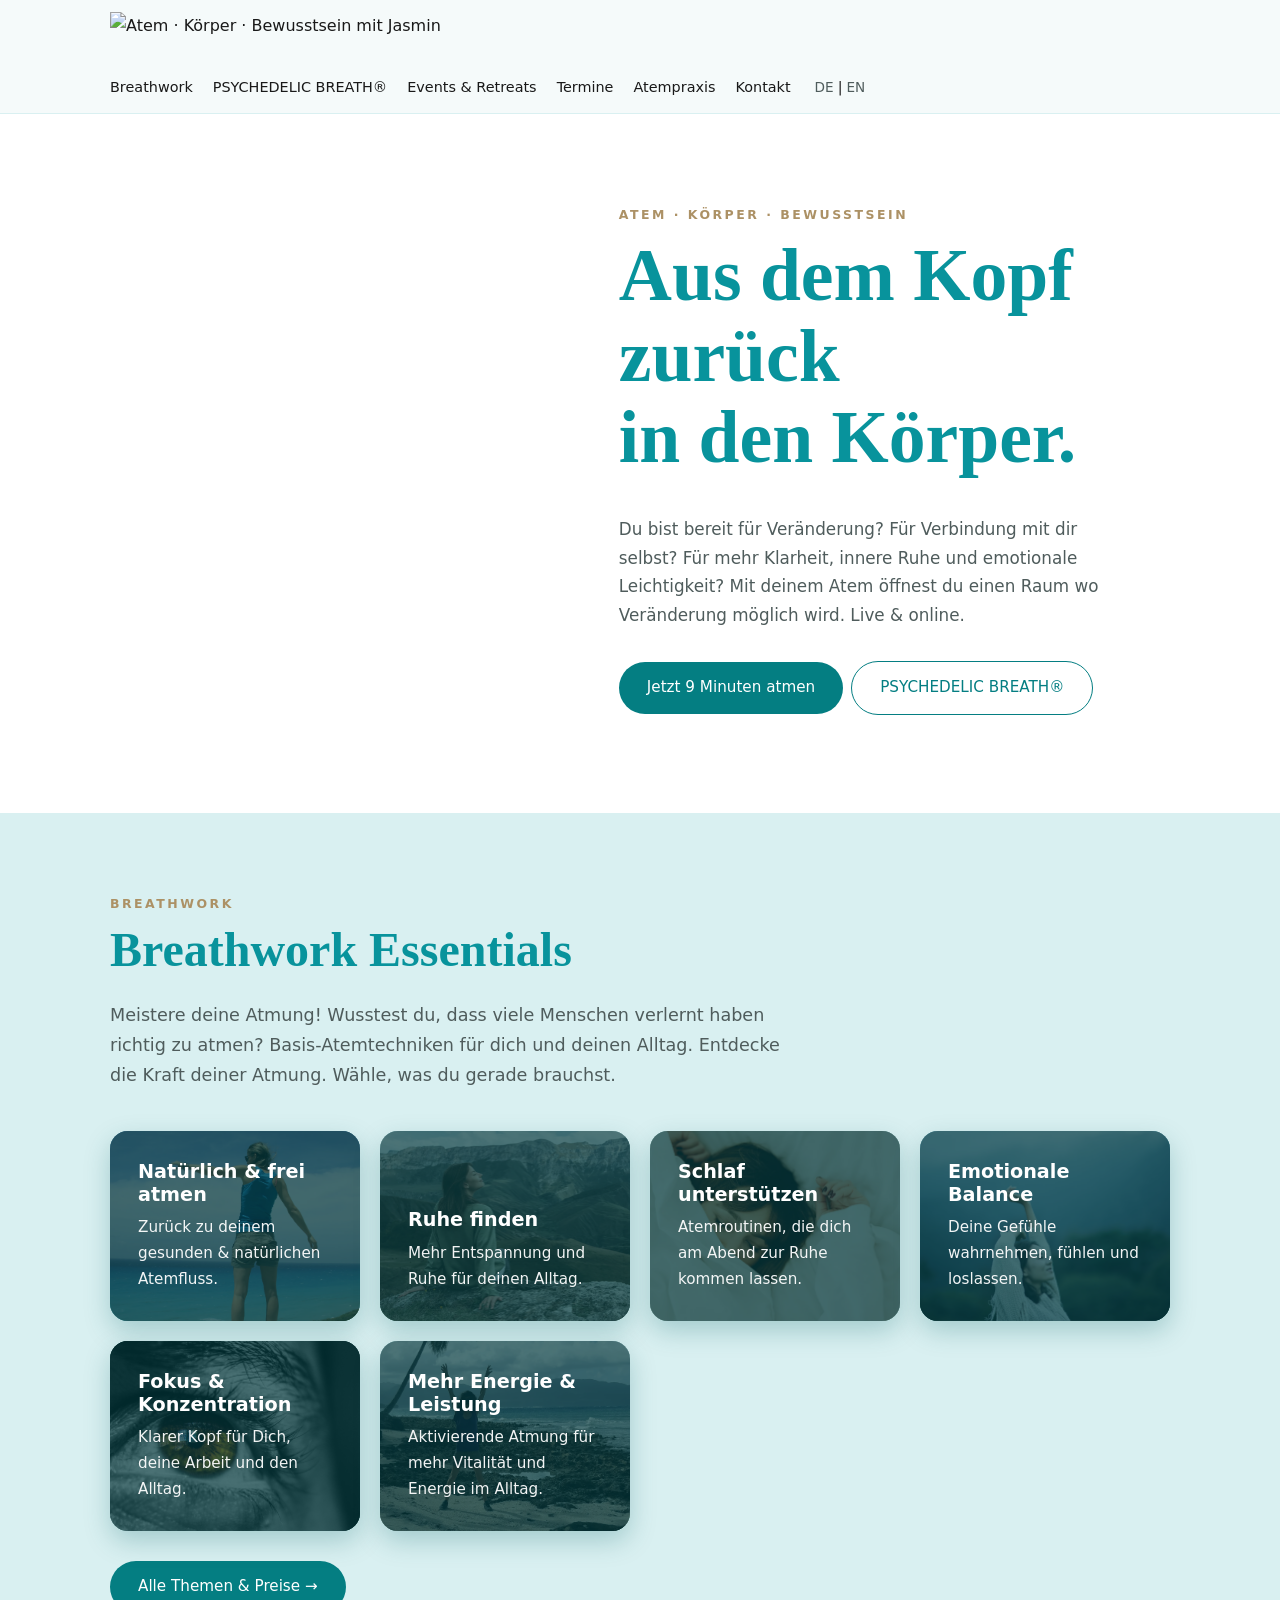
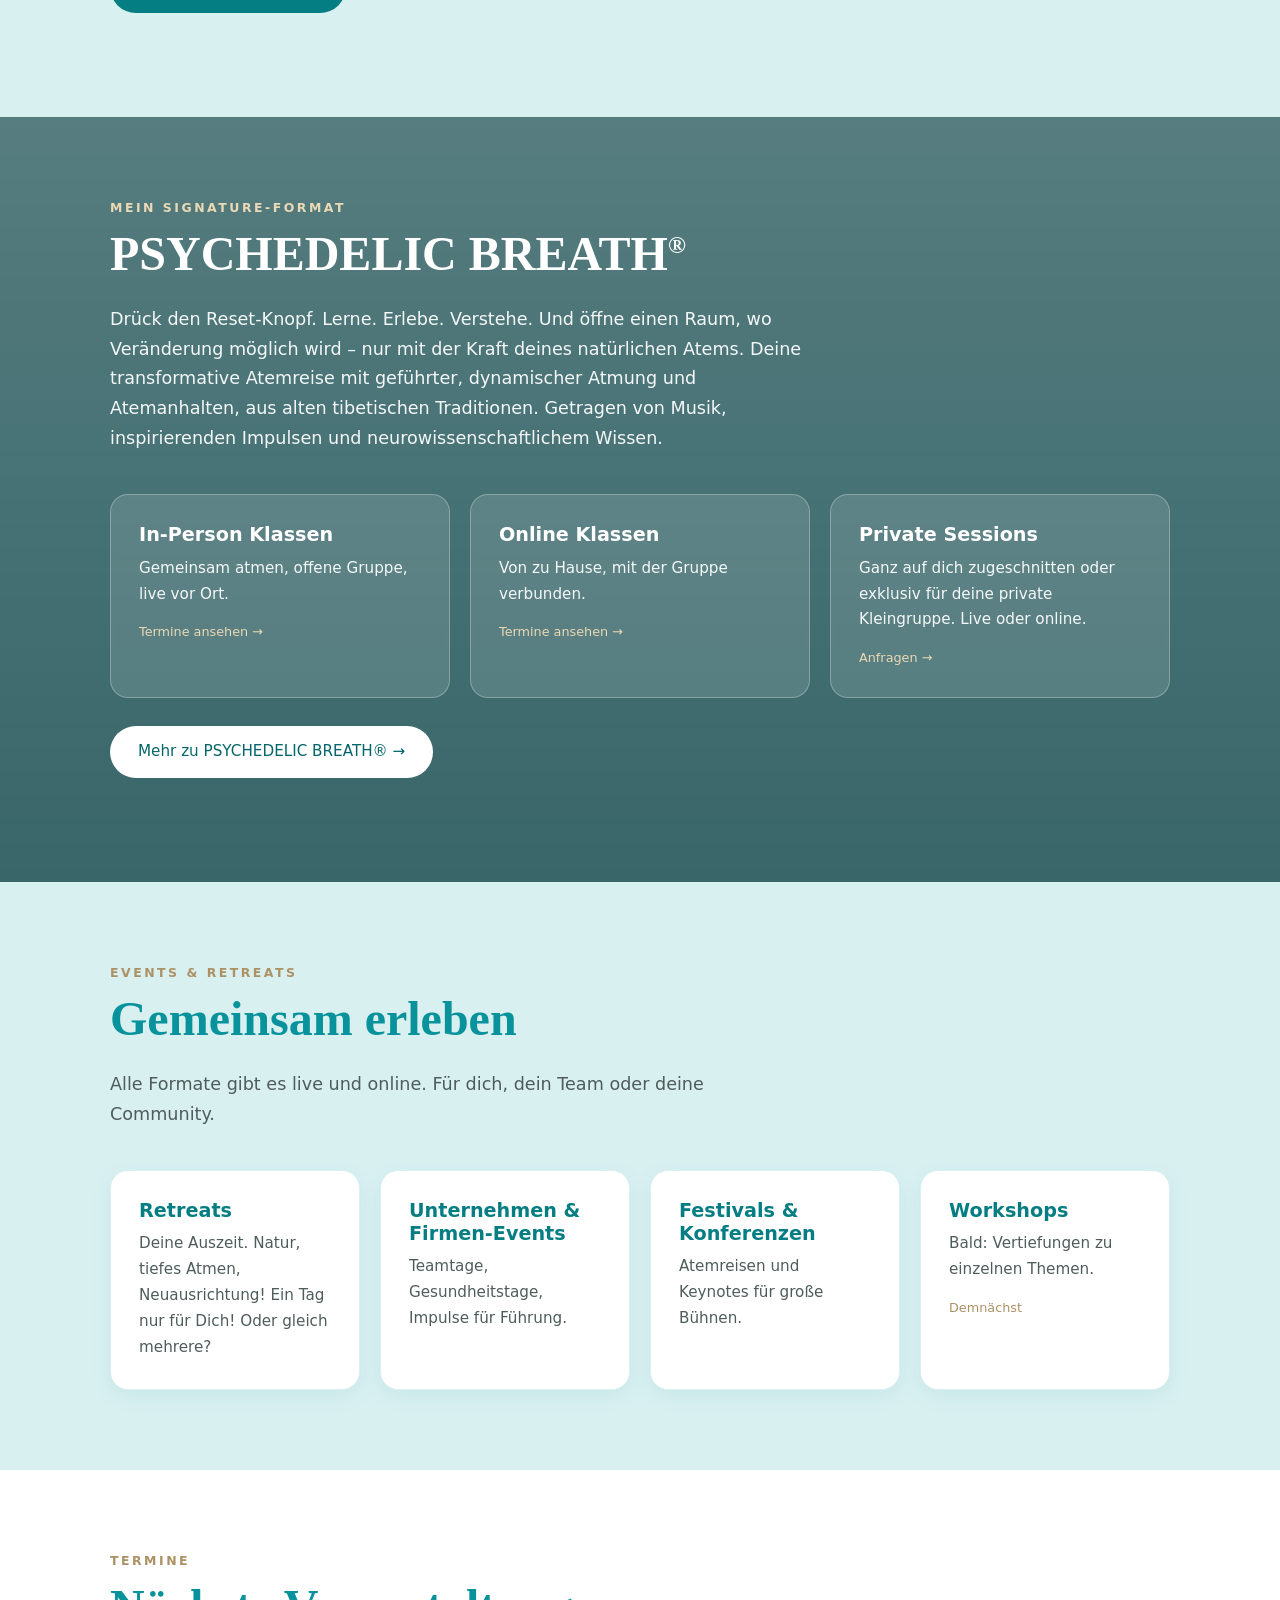
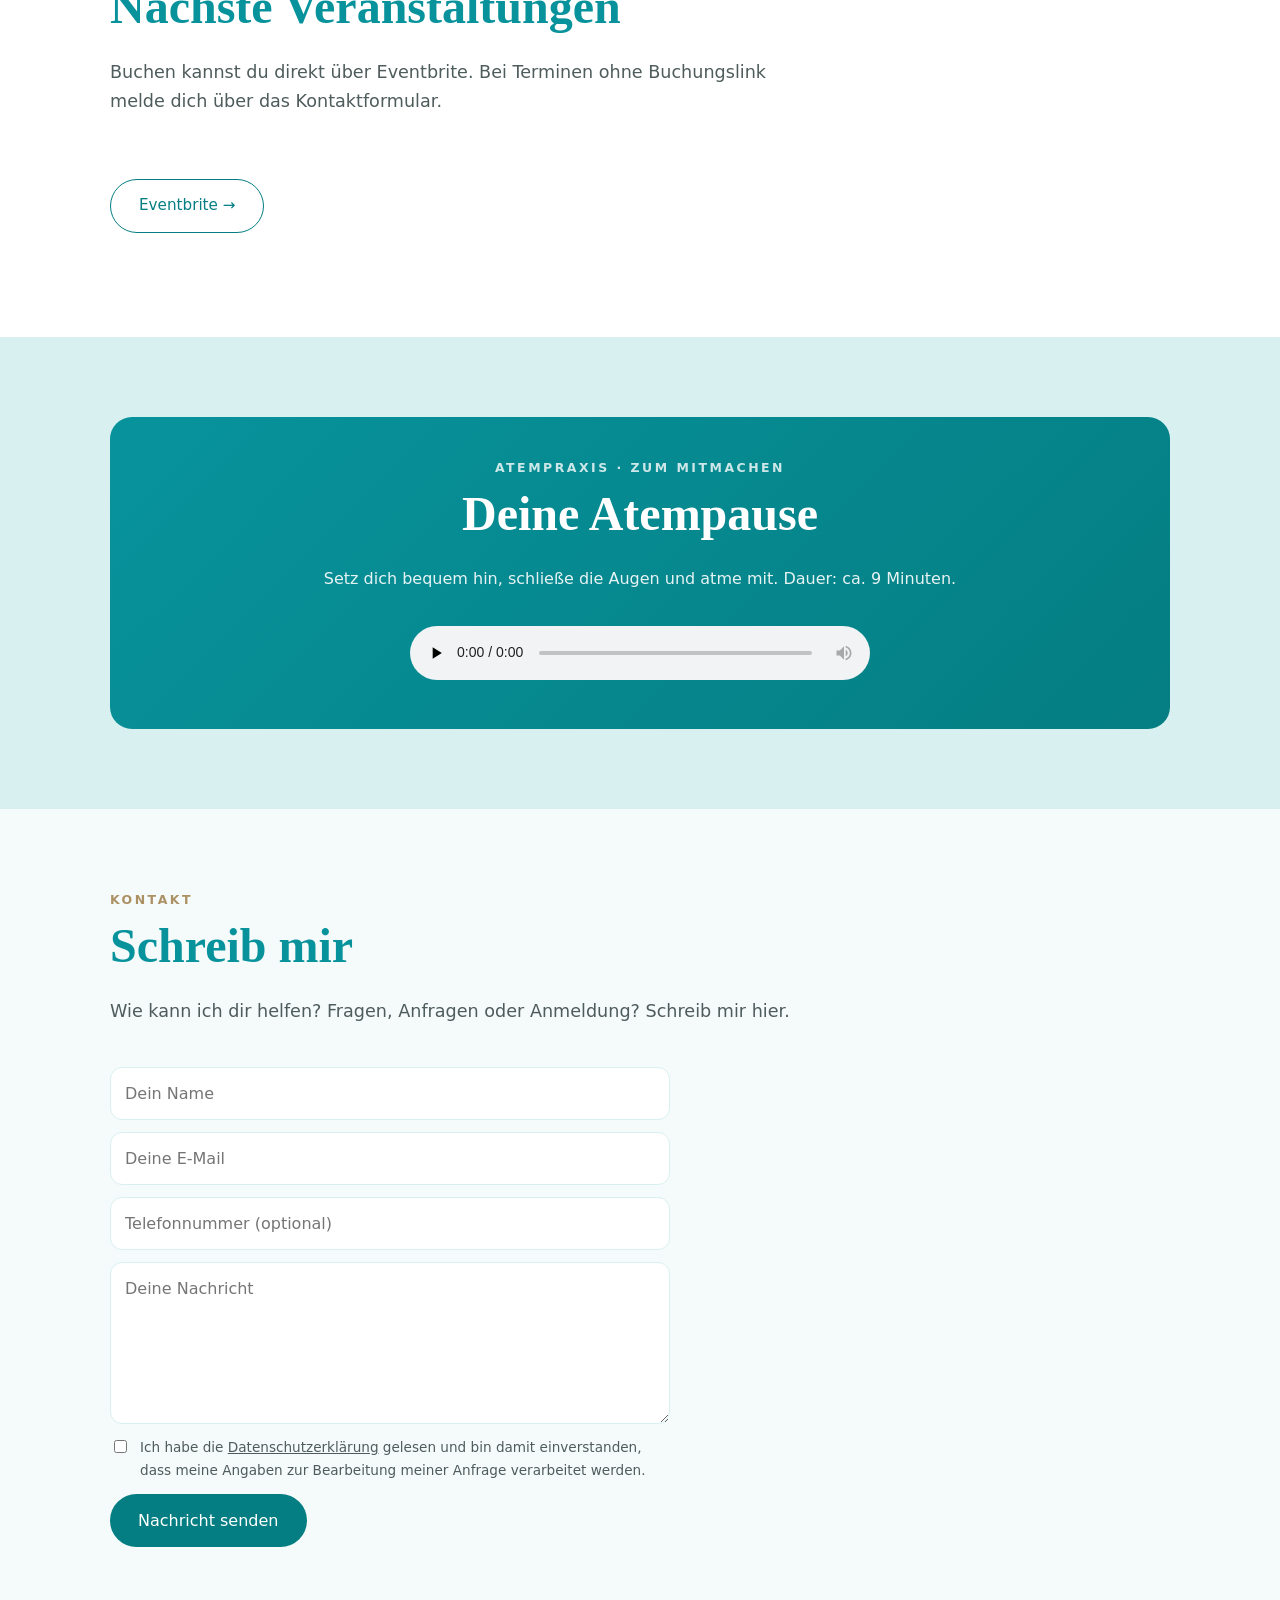
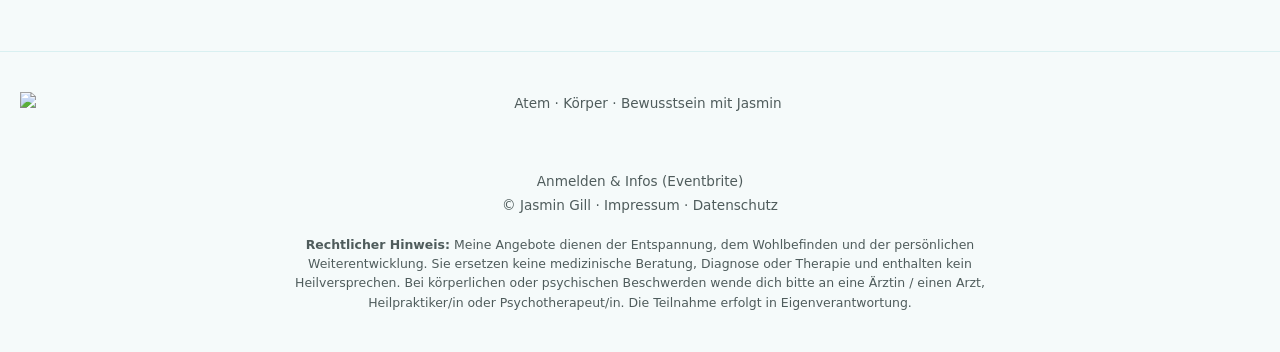
==== commit 4789fdb7: "Add files via upload" ====
--- a/index.html
+++ b/index.html
@@ -44,7 +44,7 @@
   <p style="margin-top:30px"><a class="btn" href="breathwork-essentials.html" data-i="bwb">Alle Themen &amp; Preise →</a></p>
 </section></div>
 
-<div class="white" id="pb"><section>
+<div class="white photo-band" id="pb"><section>
   <div class="eyebrow" data-i="p0">Mein Signature-Format</div>
   <h2>PSYCHEDELIC BREATH<sup style="font-size:.5em">®</sup></h2>
   <p class="lead" data-i="p1">Drück den Reset-Knopf. Lerne. Erlebe. Verstehe. Und öffne einen Raum, wo Veränderung möglich wird – nur mit der Kraft deines natürlichen Atems. Deine transformative Atemreise mit geführter, dynamischer Atmung und Atemanhalten, aus alten tibetischen Traditionen. Getragen von Musik, inspirierenden Impulsen und neurowissenschaftlichem Wissen.</p>
--- a/style.css
+++ b/style.css
@@ -204,3 +204,15 @@
 .card.light.photo h3{color:#fff}.card.light.photo p{color:rgba(255,255,255,.94)}
 .card.light.photo:hover img{transform:scale(1.05)}
 @media (prefers-reduced-motion:reduce){.card.light.photo img{transition:none}}
+
+/* Home: PSYCHEDELIC BREATH® mit Headerbild */
+#pb.photo-band{background:linear-gradient(rgba(3,60,64,.66),rgba(3,60,64,.78)),url(images/header-psychedelicbreath.webp) center 25%/cover no-repeat;color:#fff}
+#pb.photo-band h2,#pb.photo-band h3{color:#fff}
+#pb.photo-band .eyebrow{color:#EAD9B5}
+#pb.photo-band .lead,#pb.photo-band p{color:rgba(255,255,255,.94)}
+#pb.photo-band .card{background:rgba(255,255,255,.13);border:1px solid rgba(255,255,255,.28);backdrop-filter:blur(2px);-webkit-backdrop-filter:blur(2px)}
+#pb.photo-band .card small{color:#EAD9B5}
+#pb.photo-band .card:hover{background:rgba(255,255,255,.2)}
+#pb.photo-band .btn{background:#fff;border-color:#fff;color:#036569}
+#pb.photo-band .btn:hover{background:#EAD9B5;border-color:#EAD9B5;color:#036569}
+@media(max-width:860px){#pb.photo-band{background-position:center,46% top}}
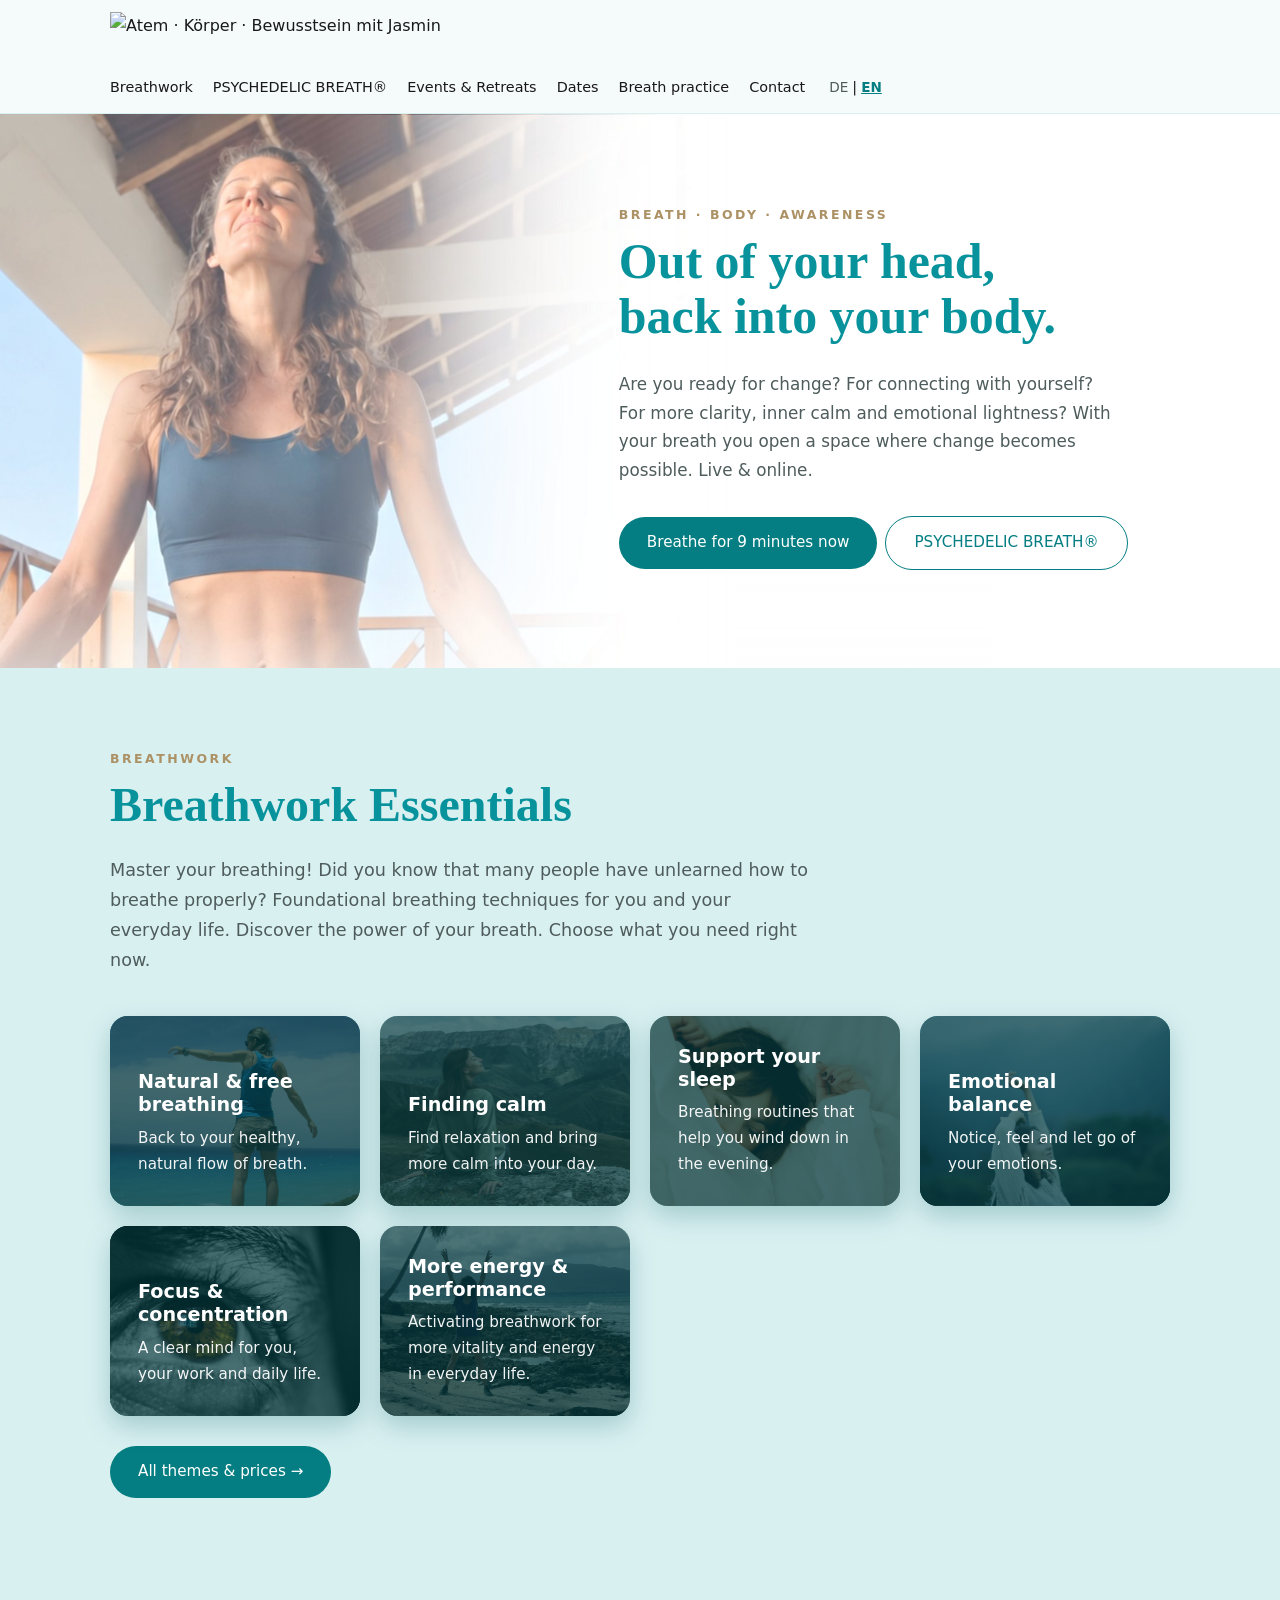
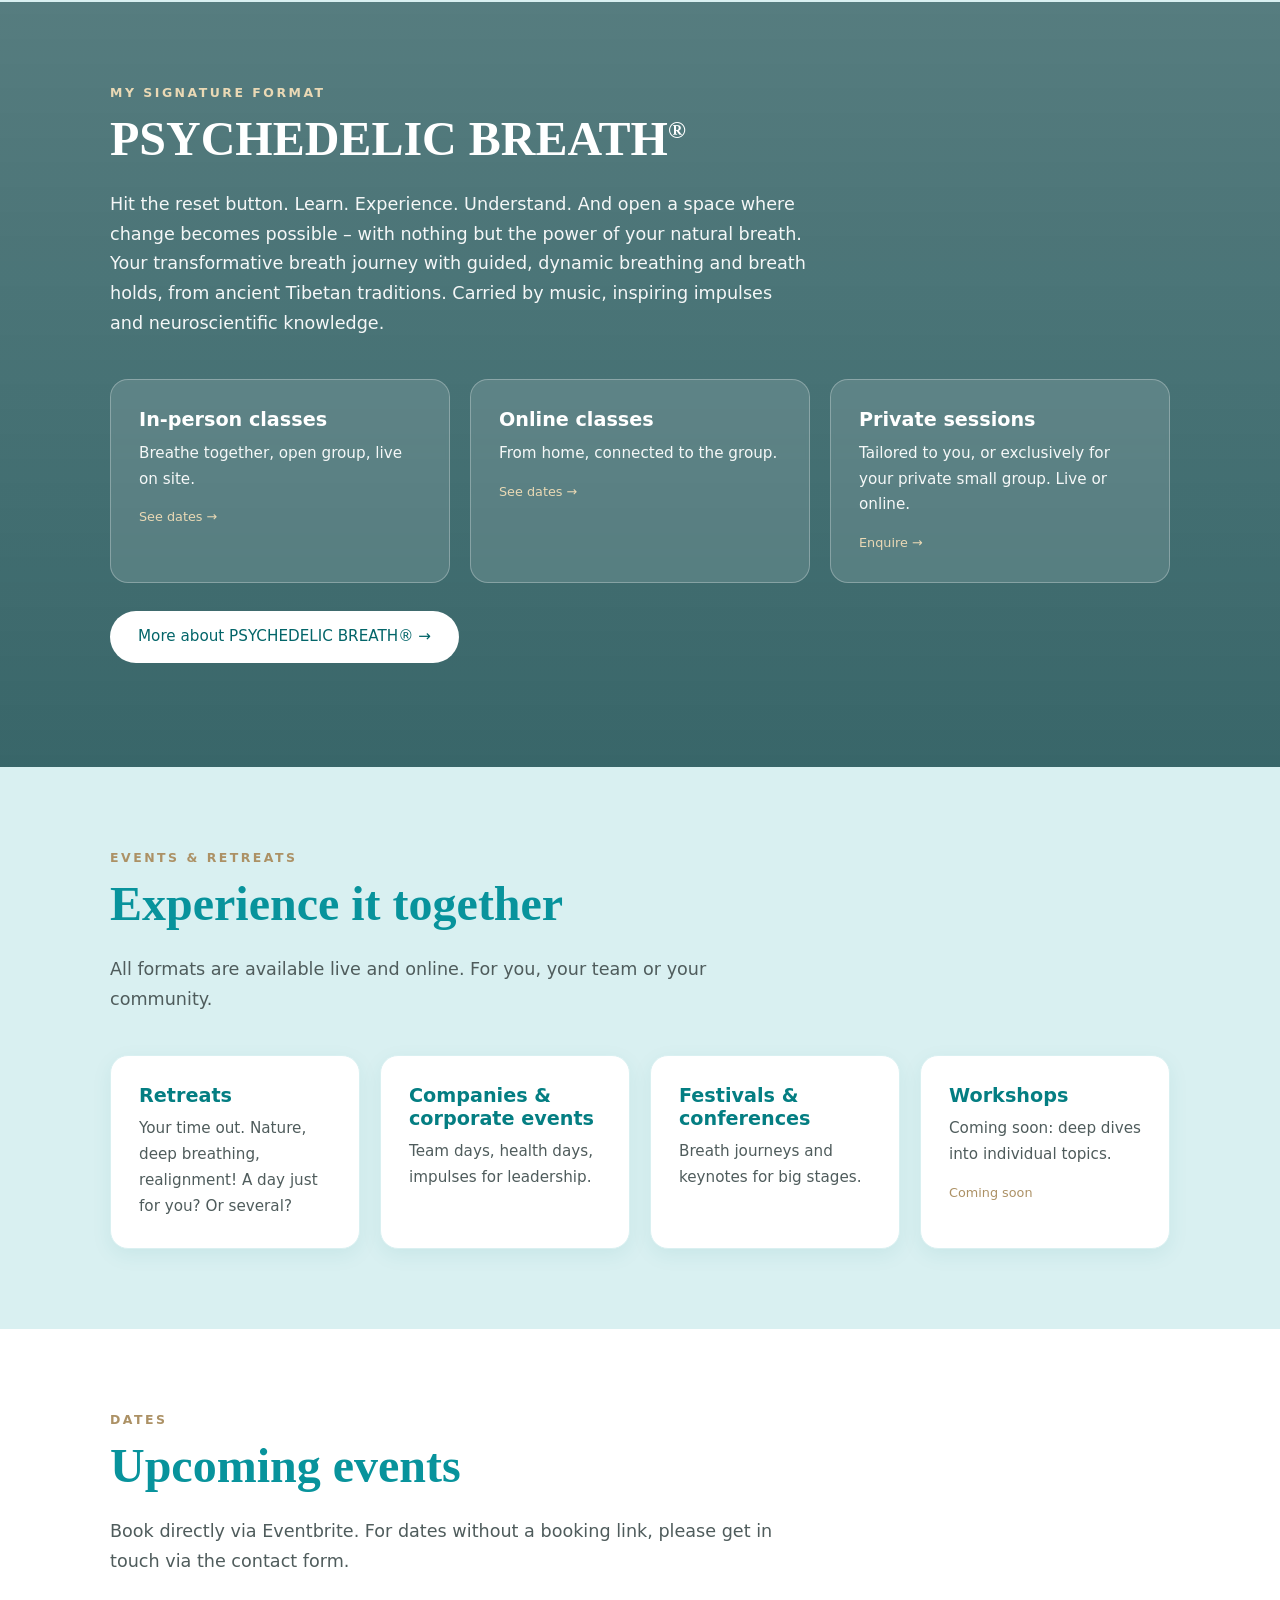
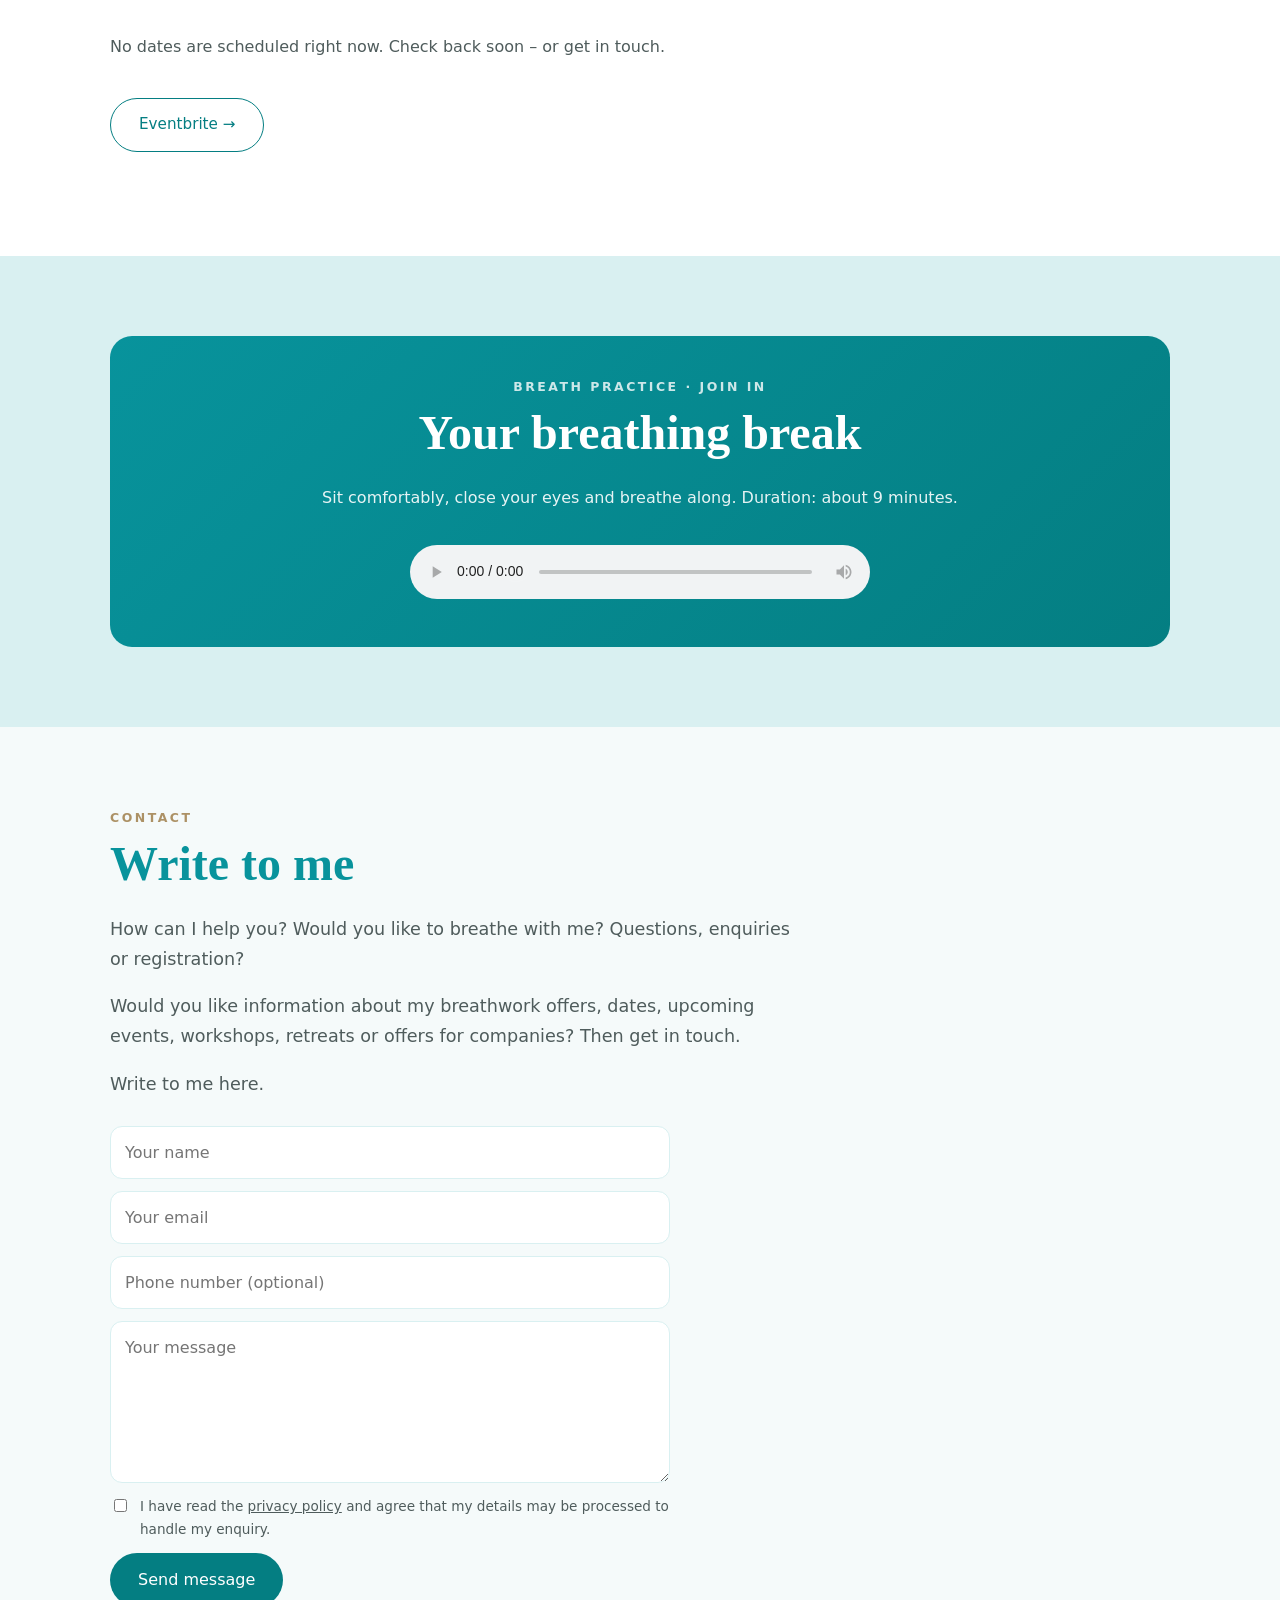
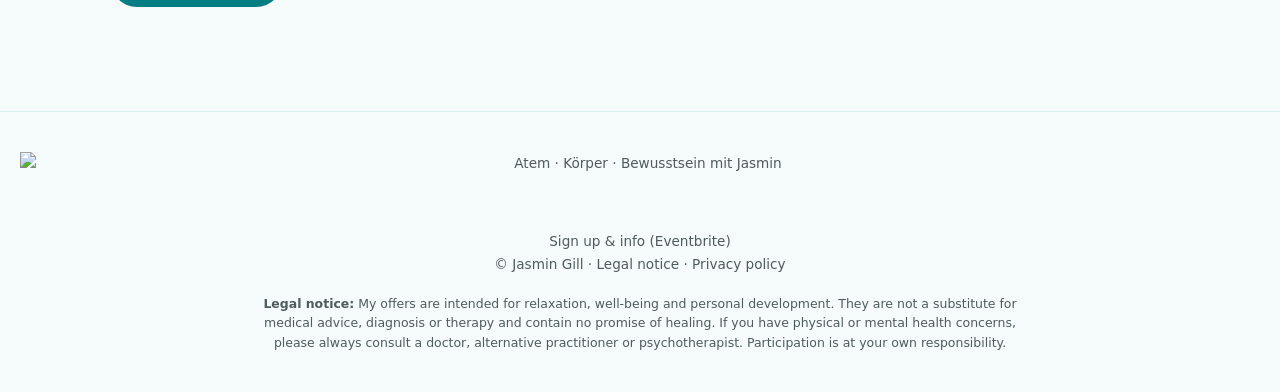
==== commit 1e1a4ffa: "Add files via upload" ====
--- a/index.html
+++ b/index.html
@@ -89,10 +89,14 @@
 <section id="kontakt">
   <div class="eyebrow" data-i="k0">Kontakt</div>
   <h2 data-i="k0b">Schreib mir</h2>
-  <p class="lead" data-i="k1">Wie kann ich dir helfen? Fragen, Anfragen oder Anmeldung? Schreib mir hier.</p>
-  <form class="kontakt" action="https://formspree.io/f/mwlpdydz" method="POST">
-    <input type="hidden" name="_subject" value="Anfrage über die Webseite">
-    <input type="text" name="_gotcha" tabindex="-1" autocomplete="off" style="display:none">
+  <p class="lead" data-i="k1">Wie kann ich dir helfen? Möchtest du mit mir atmen? Fragen, Anfragen oder Anmeldung?</p>
+  <p class="lead" data-i="k1b">Möchtest du Informationen zu meinen Breathwork-Angeboten, Terminen, kommenden Events, Workshops, Retreats oder Angeboten für Unternehmen erhalten? Dann melde dich bei mir.</p>
+  <p class="lead" data-i="k1c">Schreib mir hier.</p>
+  <form class="kontakt" action="https://api.web3forms.com/submit" method="POST">
+    <input type="hidden" name="access_key" value="49a9df33-1501-45e5-a5c1-3d060392f1de">
+    <input type="hidden" name="subject" value="Anfrage über die Webseite">
+    <input type="hidden" name="from_name" value="Webseite Atem · Körper · Bewusstsein">
+    <input type="checkbox" name="botcheck" tabindex="-1" autocomplete="off" style="display:none">
     <input name="name" required data-ph="Dein Name" data-ph-en="Your name" placeholder="Dein Name">
     <input name="email" type="email" required data-ph="Deine E-Mail" data-ph-en="Your email" placeholder="Deine E-Mail">
     <input name="phone" type="tel" data-ph="Telefonnummer (optional)" data-ph-en="Phone number (optional)" placeholder="Telefonnummer (optional)">
@@ -113,7 +117,7 @@
 </footer>
 
 <script>
-window.EN={
+window.EN={k1b:"Would you like information about my breathwork offers, dates, upcoming events, workshops, retreats or offers for companies? Then get in touch.",k1c:"Write to me here.",
 n1:"Breathwork",n3:"Events & Retreats",n4:"Breath practice",n5:"Contact",
 h0:"Breath · Body · Awareness",h1:"Out of your head,<br>back into your body.",
 h2:"Are you ready for change? For connecting with yourself? For more clarity, inner calm and emotional lightness? With your breath you open a space where change becomes possible. Live &amp; online.",
@@ -139,7 +143,7 @@
 l0:"Later: <strong>For you</strong> – Individuals · Companies · The horse world · Partners",
 f1:"Sign up &amp; info (Eventbrite)",f2:"Legal notice · Privacy",
 k0b:"Write to me",n6:"Dates",t0:"Dates",t1:"Upcoming events",t2:"Book directly via Eventbrite. For dates without a booking link, please get in touch via the contact form.",
-k0:"Contact",k1:"How can I help you? Questions, enquiries or registration? Write to me here.",k4:"Send message",pm:"More about PSYCHEDELIC BREATH® →",dis:"<strong>Legal notice:</strong> My offers are intended for relaxation, well-being and personal development. They are not a substitute for medical advice, diagnosis or therapy and contain no promise of healing. If you have physical or mental health concerns, please always consult a doctor, alternative practitioner or psychotherapist. Participation is at your own responsibility.",fi:"Legal notice",fd:"Privacy policy",k5:"I have read the <a href=\"datenschutz.html\">privacy policy</a> and agree that my details may be processed to handle my enquiry.",kb:"Body &amp; awareness work",w00:"Experience",w0:"Your space of possibilities",x00:"Please note",x10:"If one of these health conditions applies to you, I kindly ask you not to take part. If you are unsure, please talk to me beforehand and also consult your doctor.",gt1:"Open group",gt2:"Private group · 3–6 people",gt3:"1:1",g1d:"Fixed dates, various locations, open group size",g1db:"Fixed dates, various locations, open group size, approx. 45–60 min.",g2d:"Introductory call included · flexible dates · location by arrangement · individual focus",pl:"In person",po:"Online",pp:"per person",pn:"All prices in euros. As a small business under § 19 UStG, no VAT is charged.",bwph:"Breathwork Essentials – formats &amp; prices",pbph:"PSYCHEDELIC BREATH® – formats &amp; prices",ptm:"See upcoming dates →",bwb:"All themes &amp; prices →"};
+k0:"Contact",k1:"How can I help you? Would you like to breathe with me? Questions, enquiries or registration?",k4:"Send message",pm:"More about PSYCHEDELIC BREATH® →",dis:"<strong>Legal notice:</strong> My offers are intended for relaxation, well-being and personal development. They are not a substitute for medical advice, diagnosis or therapy and contain no promise of healing. If you have physical or mental health concerns, please always consult a doctor, alternative practitioner or psychotherapist. Participation is at your own responsibility.",fi:"Legal notice",fd:"Privacy policy",k5:"I have read the <a href=\"datenschutz.html\">privacy policy</a> and agree that my details may be processed to handle my enquiry.",kb:"Body &amp; awareness work",w00:"Experience",w0:"Your space of possibilities",x00:"Please note",x10:"If one of these health conditions applies to you, I kindly ask you not to take part. If you are unsure, please talk to me beforehand and also consult your doctor.",gt1:"Open group",gt2:"Private group · 3–6 people",gt3:"1:1",g1d:"Fixed dates, various locations, open group size",g1db:"Fixed dates, various locations, open group size, approx. 45–60 min.",g2d:"Introductory call included · flexible dates · location by arrangement · individual focus",pl:"In person",po:"Online",pp:"per person",pn:"All prices in euros. As a small business under § 19 UStG, no VAT is charged.",bwph:"Breathwork Essentials – formats &amp; prices",pbph:"PSYCHEDELIC BREATH® – formats &amp; prices",ptm:"See upcoming dates →",bwb:"All themes &amp; prices →"};
 </script>
 <script src="termine.js"></script>
 <script src="app.js"></script>
--- a/style.css
+++ b/style.css
@@ -216,3 +216,27 @@
 #pb.photo-band .btn{background:#fff;border-color:#fff;color:#036569}
 #pb.photo-band .btn:hover{background:#EAD9B5;border-color:#EAD9B5;color:#036569}
 @media(max-width:860px){#pb.photo-band{background-position:center,46% top}}
+
+/* Mobile-Bilder (picture) */
+.es-media picture{display:contents}
+
+/* Home-Hero: kein Farb-Overlay, Bild oben verankert, gesamter Text bleibt auf dem Bild (auch mobil) */
+.herowrap{background-position:left top}
+@media(max-width:760px){
+  .herowrap{background:linear-gradient(180deg,rgba(255,255,255,0) 0,rgba(255,255,255,0) 30%,rgba(255,255,255,.80) 52%,rgba(255,255,255,.90) 100%),#fff url(images/hero.jpg) left top/cover no-repeat}
+  .hero{padding:250px 16px 36px;min-height:0}
+  .hero .eyebrow{text-shadow:0 0 10px #fff,0 0 4px #fff}
+  .hero p{font-size:1rem;margin-bottom:22px}
+  .hero .btn{padding:10px 12px;font-size:.8rem;margin:0 4px 8px 0;white-space:nowrap}
+}
+
+/* Home PB: eigenes Hochformat-Bild fürs Handy */
+@media(max-width:860px){
+  #pb.photo-band{background:linear-gradient(rgba(3,60,64,.66),rgba(3,60,64,.78)),url(images/pb-mobile.webp) 50% 18%/cover no-repeat}
+}
+.hero h1{font-size:clamp(2.2rem,3.9vw,3.2rem);line-height:1.1}
+@media(max-width:760px){.hero h1{font-size:2.3rem}}
+
+/* Kontakt: Einleitungsabsätze enger */
+#kontakt p.lead{margin-bottom:12px}
+#kontakt p.lead:last-of-type{margin-bottom:26px}
